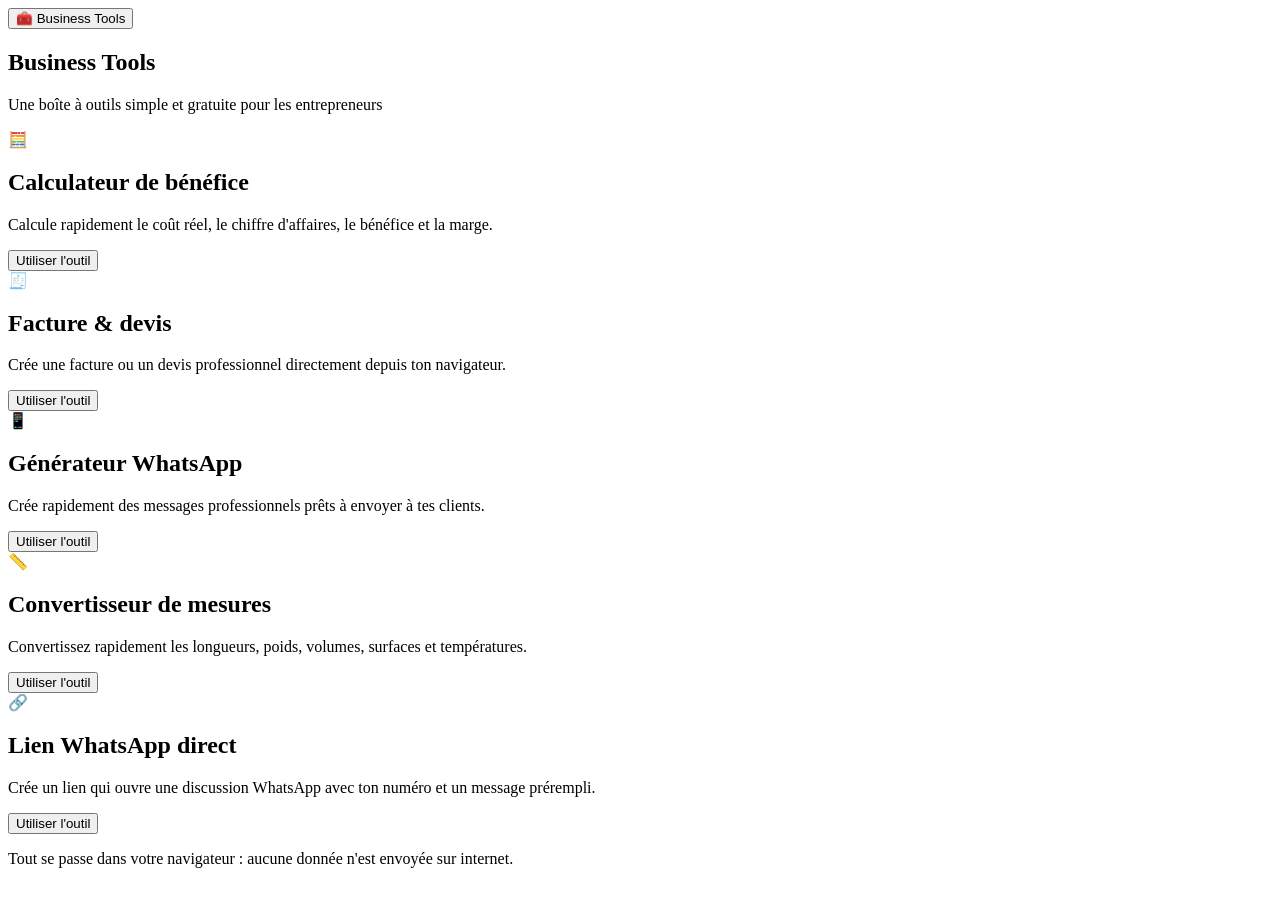
==== index.html @ cb5a8d51 "Rename index (9).html to index.html" ====
<!DOCTYPE html>
<html lang="fr">
<head>
  <meta charset="utf-8">
  <meta name="viewport" content="width=device-width, initial-scale=1">
  <title>Business Tools – Boîte à outils gratuite pour entrepreneurs</title>
  <meta name="description" content="Calculateur de bénéfice, factures et devis, messages WhatsApp : des outils gratuits qui fonctionnent dans votre navigateur.">
  <link rel="stylesheet" href="style.css">
</head>
<body>

<header class="topbar no-print">
  <button type="button" class="brand" data-go="home">🧰 Business Tools</button>
  <button type="button" class="btn btn-ghost" id="homeBtn" data-go="home" hidden>← Accueil</button>
</header>

<main>

  <!-- ===================== ACCUEIL ===================== -->
  <section class="view" id="view-home">
    <div class="hero">
      <h1 tabindex="-1">Business Tools</h1>
      <p>Une boîte à outils simple et gratuite pour les entrepreneurs</p>
    </div>
    <div class="cards">
      <article class="card tool-card">
        <span class="icon" aria-hidden="true">🧮</span>
        <h2>Calculateur de bénéfice</h2>
        <p>Calcule rapidement le coût réel, le chiffre d'affaires, le bénéfice et la marge.</p>
        <button type="button" class="btn btn-primary" data-go="calc" aria-label="Utiliser l'outil : Calculateur de bénéfice">Utiliser l'outil</button>
      </article>
      <article class="card tool-card">
        <span class="icon" aria-hidden="true">🧾</span>
        <h2>Facture &amp; devis</h2>
        <p>Crée une facture ou un devis professionnel directement depuis ton navigateur.</p>
        <button type="button" class="btn btn-primary" data-go="invoice" aria-label="Utiliser l'outil : Facture et devis">Utiliser l'outil</button>
      </article>
      <article class="card tool-card">
        <span class="icon" aria-hidden="true">📱</span>
        <h2>Générateur WhatsApp</h2>
        <p>Crée rapidement des messages professionnels prêts à envoyer à tes clients.</p>
        <button type="button" class="btn btn-primary" data-go="whatsapp" aria-label="Utiliser l'outil : Générateur WhatsApp">Utiliser l'outil</button>
      </article>
      <article class="card tool-card">
        <span class="icon" aria-hidden="true">📏</span>
        <h2>Convertisseur de mesures</h2>
        <p>Convertissez rapidement les longueurs, poids, volumes, surfaces et températures.</p>
        <button type="button" class="btn btn-primary" data-go="converter" aria-label="Utiliser l'outil : Convertisseur de mesures">Utiliser l'outil</button>
      </article>
      <article class="card tool-card">
        <span class="icon" aria-hidden="true">🔗</span>
        <h2>Lien WhatsApp direct</h2>
        <p>Crée un lien qui ouvre une discussion WhatsApp avec ton numéro et un message prérempli.</p>
        <button type="button" class="btn btn-primary" data-go="walink" aria-label="Utiliser l'outil : Lien WhatsApp direct">Utiliser l'outil</button>
      </article>
    </div>
    <p class="privacy">Tout se passe dans votre navigateur : aucune donnée n'est envoyée sur internet.</p>
  </section>

  <!-- ===================== CALCULATEUR ===================== -->
  <section class="view" id="view-calc" hidden>
    <h1 tabindex="-1">🧮 Calculateur de bénéfice</h1>
    <p class="lead no-print">Tous les montants sont en FCFA. Les résultats se mettent à jour automatiquement.</p>

    <div class="calc-layout">
      <form id="calcForm" class="card" novalidate>
        <fieldset>
          <legend>Produit</legend>
          <div class="field"><label>Nom du produit (facultatif)<input id="pname" type="text" autocomplete="off"></label></div>
        </fieldset>

        <fieldset>
          <legend>Coûts</legend>
          <div class="grid2">
            <div class="field"><label>Prix d'achat unitaire<input id="buy" type="number" inputmode="decimal" min="0" step="any" placeholder="0" aria-describedby="buy-err" required></label><small class="err" id="buy-err" role="alert"></small></div>
            <div class="field"><label>Quantité<input id="qty" type="number" inputmode="decimal" min="0" step="any" placeholder="0" aria-describedby="qty-err" required></label><small class="err" id="qty-err" role="alert"></small></div>
            <div class="field"><label>Transport<input id="transport" class="cost" type="number" inputmode="decimal" min="0" step="any" placeholder="0"></label></div>
            <div class="field"><label>Douane / taxes<input id="customs" class="cost" type="number" inputmode="decimal" min="0" step="any" placeholder="0"></label></div>
            <div class="field"><label>Publicité<input id="ads" class="cost" type="number" inputmode="decimal" min="0" step="any" placeholder="0"></label></div>
            <div class="field"><label>Emballage<input id="pack" class="cost" type="number" inputmode="decimal" min="0" step="any" placeholder="0"></label></div>
            <div class="field"><label>Livraison<input id="delivery" class="cost" type="number" inputmode="decimal" min="0" step="any" placeholder="0"></label></div>
            <div class="field"><label>Autres dépenses<input id="other" class="cost" type="number" inputmode="decimal" min="0" step="any" placeholder="0"></label></div>
          </div>
        </fieldset>

        <fieldset>
          <legend>Vente</legend>
          <div class="field"><label>Prix de vente unitaire<input id="sell" type="number" inputmode="decimal" min="0" step="any" placeholder="0" aria-describedby="sell-err" required></label><small class="err" id="sell-err" role="alert"></small></div>
        </fieldset>

        <div class="actions no-print">
          <button type="button" class="btn btn-ghost" id="calcReset">Réinitialiser</button>
          <button type="button" class="btn btn-primary" id="calcPrint">🖨️ Imprimer / Enregistrer en PDF</button>
        </div>
      </form>

      <div class="results" aria-live="polite">
        <p id="resEmpty" class="empty card">Renseignez le prix d'achat, la quantité et le prix de vente pour voir les résultats.</p>
        <div id="resBody" hidden>
          <p id="resProduct" class="res-product"></p>
          <div id="verdict" class="verdict"></div>
          <div class="stats">
            <div class="stat"><span class="stat-l">Coût total</span><strong id="rTotal"></strong></div>
            <div class="stat"><span class="stat-l">Chiffre d'affaires</span><strong id="rRevenue"></strong></div>
            <div class="stat" id="statProfit"><span class="stat-l">Bénéfice</span><strong id="rProfit"></strong></div>
            <div class="stat" id="statMargin"><span class="stat-l">Marge</span><strong id="rMargin"></strong></div>
          </div>
          <div class="stats stats-s">
            <div class="stat"><span class="stat-l">Coût des produits</span><strong id="rProducts"></strong></div>
            <div class="stat"><span class="stat-l">Coût réel par produit</span><strong id="rUnitCost"></strong></div>
            <div class="stat"><span class="stat-l">Bénéfice par produit</span><strong id="rUnitProfit"></strong></div>
          </div>
        </div>
      </div>
    </div>
  </section>

  <!-- ===================== FACTURE & DEVIS ===================== -->
  <section class="view" id="view-invoice" hidden>
    <h1 class="no-print" tabindex="-1">🧾 Facture &amp; devis</h1>

    <div class="invoice-layout">
      <form id="invForm" class="card invoice-form no-print" novalidate>
        <fieldset>
          <legend>Type de document</legend>
          <div class="segmented">
            <label><input type="radio" name="docType" value="facture" checked><span>Facture</span></label>
            <label><input type="radio" name="docType" value="devis"><span>Devis</span></label>
          </div>
        </fieldset>

        <fieldset>
          <legend>Vendeur</legend>
          <div class="field"><label>Nom / entreprise *<input id="sName" type="text" autocomplete="organization"></label></div>
          <div class="field">
            <label>Ajouter un logo<input id="logoInput" type="file" accept="image/*"></label>
            <small class="hint">Image choisie sur votre appareil, utilisée uniquement dans cet aperçu.</small>
            <small class="err" id="logoMsg" role="alert"></small>
            <button type="button" class="btn btn-ghost btn-sm" id="logoRemove" hidden>Supprimer le logo</button>
          </div>
          <div class="field"><label>Téléphone<input id="sPhone" type="tel" inputmode="tel" autocomplete="tel"></label></div>
          <div class="field"><label>Adresse<textarea id="sAddr" rows="2"></textarea></label></div>
          <div class="field"><label>Autres informations (NIF, e-mail, site…)<textarea id="sNote" rows="2"></textarea></label></div>
        </fieldset>

        <fieldset>
          <legend>Client</legend>
          <div class="field"><label>Nom *<input id="cName" type="text" autocomplete="off"></label></div>
          <div class="field"><label>Téléphone<input id="cPhone" type="tel" inputmode="tel" autocomplete="off"></label></div>
          <div class="field"><label>Adresse<textarea id="cAddr" rows="2"></textarea></label></div>
        </fieldset>

        <fieldset>
          <legend>Document</legend>
          <div class="grid2">
            <div class="field"><label>Numéro<input id="dNum" type="text" value="FAC-001"></label></div>
            <div class="field"><label>Date<input id="dDate" type="date"></label></div>
          </div>
        </fieldset>

        <fieldset>
          <legend>Produits</legend>
          <div id="lines"></div>
          <button type="button" class="btn btn-ghost" id="addLine">+ Ajouter un produit</button>
        </fieldset>

        <fieldset>
          <legend>Totaux</legend>
          <div class="grid2">
            <div class="field"><label>Réduction (FCFA)<input id="discount" type="number" inputmode="decimal" min="0" step="any" placeholder="0"></label><small class="err" id="discErr" role="alert"></small></div>
            <div class="field"><label>Frais de livraison (FCFA)<input id="shipping" type="number" inputmode="decimal" min="0" step="any" placeholder="0"></label></div>
          </div>
        </fieldset>

        <p class="err-box" id="invErr" role="alert" hidden></p>
        <div class="actions">
          <button type="button" class="btn btn-ghost" data-go="home">↩️ Retour</button>
          <button type="button" class="btn btn-primary" id="invPrint">🖨️ Imprimer / Enregistrer en PDF</button>
        </div>
      </form>

      <div class="preview-wrap">
        <article class="paper" aria-label="Aperçu du document">
          <div class="p-head">
            <div class="p-seller">
              <img id="pLogo" alt="Logo du vendeur" hidden>
              <strong id="pName"></strong>
              <span id="pPhone"></span>
              <span id="pAddr" class="pre"></span>
              <span id="pNote" class="pre"></span>
            </div>
            <div class="p-meta">
              <h2 id="pTitle">FACTURE</h2>
              <p>Numéro : <strong id="pNum"></strong></p>
              <p>Date : <strong id="pDate"></strong></p>
            </div>
          </div>

          <div class="p-client">
            <h3>Client</h3>
            <strong id="pcName"></strong>
            <span id="pcPhone"></span>
            <span id="pcAddr" class="pre"></span>
          </div>

          <table class="p-table">
            <thead><tr><th>Désignation</th><th class="num">Qté</th><th class="num">Prix</th><th class="num">Total</th></tr></thead>
            <tbody id="pRows"></tbody>
          </table>

          <dl class="p-totals">
            <div><dt>Sous-total</dt><dd id="pSub"></dd></div>
            <div><dt>Réduction</dt><dd id="pDisc"></dd></div>
            <div><dt>Livraison</dt><dd id="pShip"></dd></div>
            <div class="grand"><dt>TOTAL</dt><dd id="pTotal"></dd></div>
          </dl>

          <p class="p-thanks">Merci pour votre confiance.</p>
        </article>
      </div>
    </div>

    <template id="lineTpl">
      <div class="line">
        <div class="field span2"><label>Désignation<input class="l-name" type="text" autocomplete="off"></label></div>
        <div class="field"><label>Quantité<input class="l-qty" type="number" inputmode="decimal" min="0" step="any" value="1"></label></div>
        <div class="field"><label>Prix unitaire<input class="l-price" type="number" inputmode="decimal" min="0" step="any" placeholder="0"></label></div>
        <p class="l-total">Total : <strong>0 FCFA</strong></p>
        <button type="button" class="btn btn-danger btn-sm l-del" aria-label="Supprimer cette ligne">Supprimer</button>
      </div>
    </template>
  </section>

  <!-- ===================== GÉNÉRATEUR WHATSAPP ===================== -->
  <section class="view" id="view-whatsapp" hidden>
    <h1 tabindex="-1">📱 Générateur WhatsApp</h1>
    <p class="lead">1. Choisissez le type de message.</p>
    <div class="cat-grid" id="catGrid"></div>

    <div id="waStep2" class="card" hidden>
      <h2 id="waCatTitle"></h2>
      <p class="lead">2. Remplissez les champs (* obligatoire), puis générez le message.</p>
      <div class="grid2" id="waFields"></div>
      <div class="field">
        <label>Numéro WhatsApp du client (facultatif)<input id="waPhone" type="tel" inputmode="tel" placeholder="22997000000"></label>
        <small class="hint">Avec l'indicatif du pays, sans « + » ni espaces. Sans numéro, WhatsApp vous laissera choisir le contact.</small>
      </div>
      <button type="button" class="btn btn-primary" id="waGenerate">Générer le message</button>

      <div class="field msg-field">
        <label>3. Message (vous pouvez le modifier)<textarea id="waMessage" rows="10"></textarea></label>
      </div>
      <div class="actions">
        <button type="button" class="btn btn-ghost" id="waCopy">📋 Copier le message</button>
        <button type="button" class="btn btn-primary" id="waOpen">💬 Ouvrir WhatsApp</button>
      </div>
      <p id="waStatus" class="status" role="status" aria-live="polite"></p>
    </div>
  </section>

  <!-- ===================== CONVERTISSEUR DE MESURES ===================== -->
  <section class="view" id="view-converter" hidden>
    <h1 tabindex="-1">📏 Convertisseur de mesures</h1>
    <p class="lead">Le résultat se met à jour automatiquement.</p>

    <div class="card conv-card">
      <div class="field"><label>Choisissez une catégorie<select id="convCategory"></select></label></div>

      <div class="field"><label><span id="convValueLabel">Valeur</span><input id="convValue" type="text" inputmode="decimal" autocomplete="off"></label></div>
      <div class="field" id="convValue2Wrap" hidden><label>Hauteur<input id="convValue2" type="text" inputmode="decimal" autocomplete="off"></label></div>
      <small class="err" id="convErr" role="alert"></small>

      <div class="grid2">
        <div class="field"><label>De<select id="convFrom"></select></label></div>
        <div class="field"><label>Vers<select id="convTo"></select></label></div>
      </div>

      <div class="actions no-print">
        <button type="button" class="btn btn-ghost" id="convSwap">🔄 Inverser</button>
        <button type="button" class="btn btn-ghost" id="convCopy">📋 Copier le résultat</button>
        <button type="button" class="btn btn-ghost" id="convReset">🗑️ Réinitialiser</button>
      </div>
      <p id="convStatus" class="status" role="status" aria-live="polite"></p>
    </div>

    <div class="card conv-card conv-result" aria-live="polite">
      <h2>Résultat</h2>
      <p class="conv-out" id="convResult">—</p>
      <p class="conv-eq" id="convEquation"></p>
    </div>
  </section>

  <!-- ===================== LIEN WHATSAPP DIRECT ===================== -->
  <section class="view" id="view-walink" hidden>
    <h1 tabindex="-1">🔗 Lien WhatsApp direct</h1>
    <p class="lead">Créez un lien qui ouvre une discussion avec votre numéro et un message prérempli : pratique pour une bio Instagram, une page Facebook ou une affiche.</p>

    <div class="card link-card">
      <div class="field">
        <label>Numéro WhatsApp *<input id="wlPhone" type="tel" inputmode="tel" autocomplete="off" aria-describedby="wlErr"></label>
        <small class="hint">Indicatif du pays puis numéro, sans « + » ni espaces.</small>
        <small class="err" id="wlErr" role="alert"></small>
      </div>
      <div class="field">
        <label>Message prérempli (facultatif)<textarea id="wlMessage" rows="5" placeholder="Bonjour, je suis intéressé(e) par votre produit."></textarea></label>
      </div>
    </div>

    <div class="card link-card">
      <div class="field">
        <label>Votre lien<input id="wlLink" type="text" readonly placeholder="Le lien apparaît ici dès que le numéro est valide."></label>
      </div>
      <div class="actions">
        <button type="button" class="btn btn-primary" id="wlCopy">📋 Copier le lien</button>
        <button type="button" class="btn btn-ghost" id="wlTest">💬 Tester le lien</button>
        <button type="button" class="btn btn-ghost" id="wlReset">🗑️ Réinitialiser</button>
      </div>
      <p id="wlStatus" class="status" role="status" aria-live="polite"></p>
    </div>
  </section>

</main>

<script src="script.js"></script>
</body>
</html>
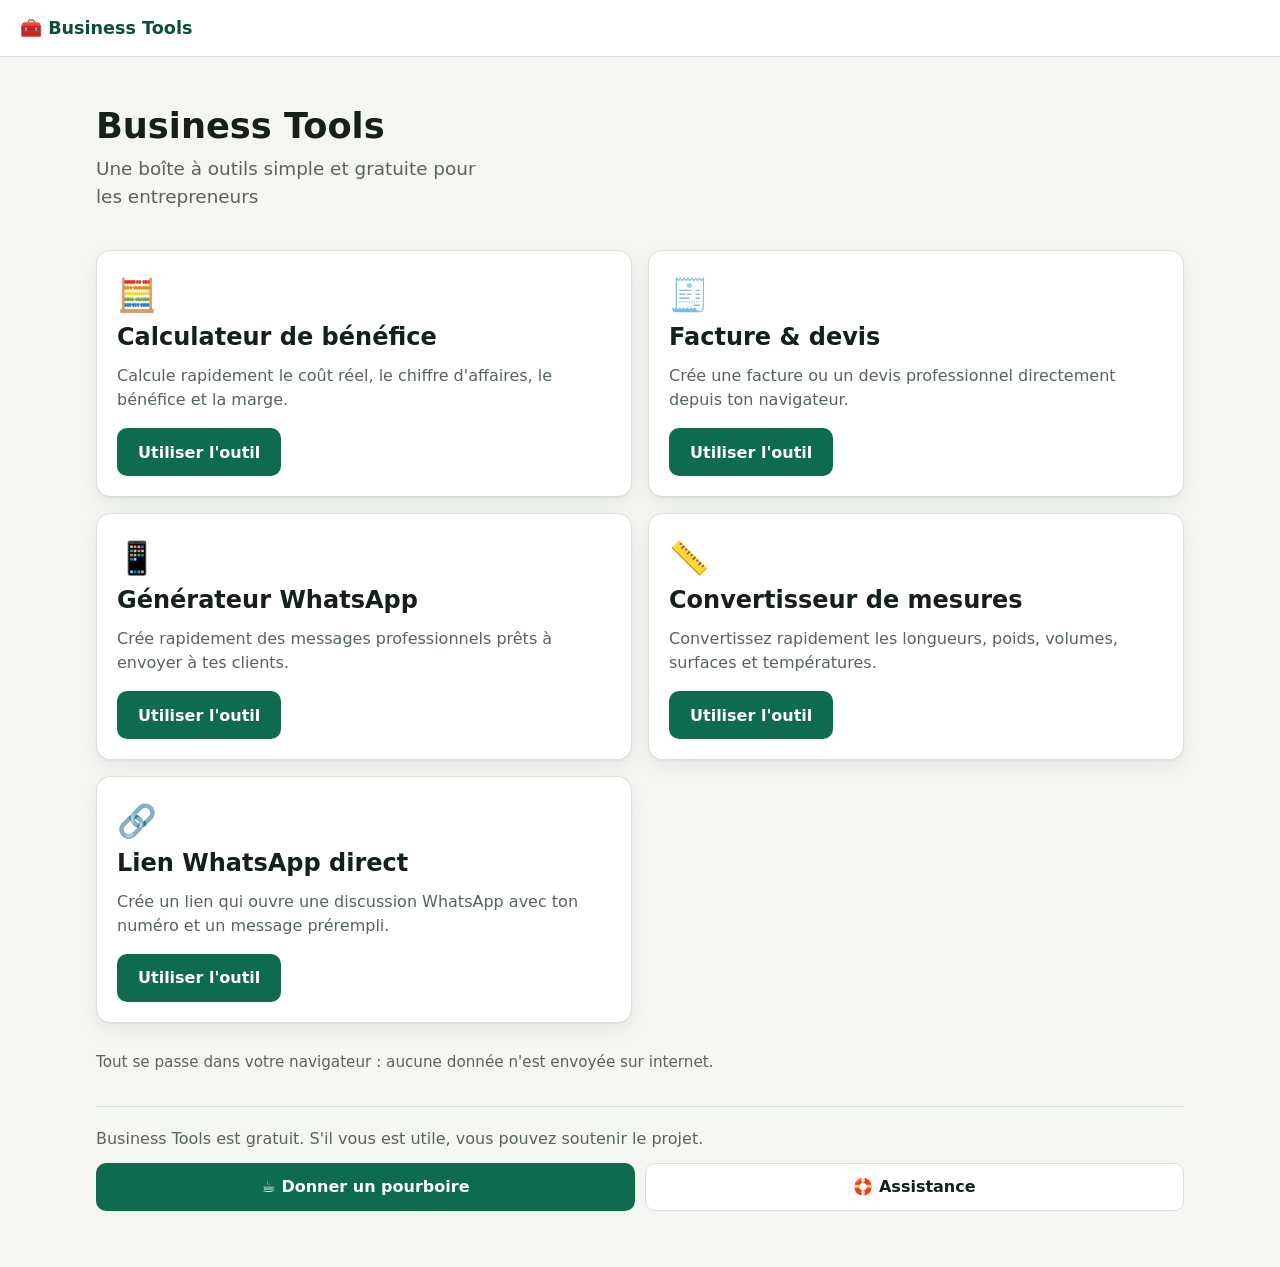
==== commit 592315f5: "Update index.html" ====
--- a/index.html
+++ b/index.html
@@ -1,5 +1,6 @@
 <!DOCTYPE html>
 <html lang="fr">
+<!-- Google tag (gtag.js) --> <script async src="https://www.googletagmanager.com/gtag/js?id=G-Z2VDGR5N9S"></script> <script> window.dataLayer = window.dataLayer || []; function gtag(){dataLayer.push(arguments);} gtag('js', new Date()); gtag('config', 'G-VR862SER6T'); </script>
 <head>
   <meta charset="utf-8">
   <meta name="viewport" content="width=device-width, initial-scale=1">
@@ -55,6 +56,14 @@
       </article>
     </div>
     <p class="privacy">Tout se passe dans votre navigateur : aucune donnée n'est envoyée sur internet.</p>
+
+    <footer class="site-footer no-print" id="siteFooter" hidden>
+      <p>Business Tools est gratuit. S'il vous est utile, vous pouvez soutenir le projet.</p>
+      <div class="footer-actions">
+        <a class="btn btn-primary" id="tipLink" target="_blank" rel="noopener noreferrer" hidden>☕ Donner un pourboire</a>
+        <a class="btn btn-ghost" id="supportLink" target="_blank" rel="noopener noreferrer" hidden>🛟 Assistance</a>
+      </div>
+    </footer>
   </section>
 
   <!-- ===================== CALCULATEUR ===================== -->
@@ -130,6 +139,15 @@
         </fieldset>
 
         <fieldset>
+          <legend>Design du document</legend>
+          <div class="segmented">
+            <label><input type="radio" name="docDesign" value="classic" checked><span>Classique</span></label>
+            <label><input type="radio" name="docDesign" value="modern"><span>Moderne</span></label>
+            <label><input type="radio" name="docDesign" value="minimal"><span>Minimal</span></label>
+          </div>
+        </fieldset>
+
+        <fieldset>
           <legend>Vendeur</legend>
           <div class="field"><label>Nom / entreprise *<input id="sName" type="text" autocomplete="organization"></label></div>
           <div class="field">
@@ -169,6 +187,38 @@
           <div class="grid2">
             <div class="field"><label>Réduction (FCFA)<input id="discount" type="number" inputmode="decimal" min="0" step="any" placeholder="0"></label><small class="err" id="discErr" role="alert"></small></div>
             <div class="field"><label>Frais de livraison (FCFA)<input id="shipping" type="number" inputmode="decimal" min="0" step="any" placeholder="0"></label></div>
+          </div>
+        </fieldset>
+
+        <fieldset>
+          <legend>Modalités de paiement</legend>
+          <div class="field"><label>Paiement<select id="payMode">
+            <option value="0">Ne pas afficher</option>
+            <option value="1">En 1 partie</option>
+            <option value="2">En 2 parties</option>
+            <option value="3">En 3 parties</option>
+          </select></label></div>
+          <div id="payParts"></div>
+          <small class="err" id="payErr" role="alert"></small>
+        </fieldset>
+
+        <fieldset>
+          <legend>Informations de paiement du vendeur (facultatif)</legend>
+          <p class="hint">Ajoutez vos moyens de paiement et, si vous en avez un, le QR code de votre application de paiement (image choisie sur votre appareil).</p>
+          <div id="pmRows"></div>
+          <button type="button" class="btn btn-ghost" id="addPayMethod">+ Ajouter un moyen de paiement</button>
+          <small class="err" id="pmMsg" role="alert"></small>
+        </fieldset>
+
+        <fieldset>
+          <legend>Personnalisation</legend>
+          <div class="field">
+            <label>Couleur du document<input id="docColor" type="color" value="#0e6b4f"></label>
+            <div class="swatches" id="docSwatches" role="group" aria-label="Couleurs proposées"></div>
+          </div>
+          <div class="field">
+            <label>Message de fin de document<input id="docThanks" type="text" value="Merci pour votre confiance." maxlength="120"></label>
+            <small class="hint">Laissez vide pour ne rien afficher.</small>
           </div>
         </fieldset>
 
@@ -215,6 +265,18 @@
             <div class="grand"><dt>TOTAL</dt><dd id="pTotal"></dd></div>
           </dl>
 
+          <div class="p-pay" id="pPay" hidden>
+            <h3>Modalités de paiement</h3>
+            <p id="pPayMode"></p>
+            <ul id="pPayList"></ul>
+            <p id="pPayRest" class="p-rest"></p>
+          </div>
+
+          <div class="p-methods" id="pMethods" hidden>
+            <h3>Informations de paiement</h3>
+            <div class="pm-list" id="pMethodsList"></div>
+          </div>
+
           <p class="p-thanks">Merci pour votre confiance.</p>
         </article>
       </div>
--- a/style.css
+++ b/style.css
@@ -0,0 +1,235 @@
+/* ===== Variables ===== */
+:root {
+  --bg: #f4f6f2;
+  --surface: #fff;
+  --ink: #14211b;
+  --muted: #55655c;
+  --line: #d8e0d9;
+  --brand: #0e6b4f;
+  --brand-d: #0a4f3a;
+  --brand-l: #e2f3eb;
+  --warn: #9c2f0c;
+  --warn-l: #fdeae3;
+  --radius: 14px;
+  --shadow: 0 1px 2px rgba(20, 33, 27, .06), 0 8px 20px rgba(20, 33, 27, .06);
+  --font: system-ui, -apple-system, "Segoe UI", Roboto, "Helvetica Neue", Arial, sans-serif;
+}
+
+*, *::before, *::after { box-sizing: border-box; }
+[hidden] { display: none !important; }
+body { margin: 0; font: 16px/1.5 var(--font); background: var(--bg); color: var(--ink); }
+h1, h2, h3 { line-height: 1.2; margin: 0 0 .5rem; }
+h1 { font-size: clamp(1.6rem, 5vw, 2.2rem); }
+h1:focus { outline: none; }
+p { margin: 0 0 .75rem; }
+main { max-width: 1120px; margin: 0 auto; padding: 24px 16px 56px; }
+.lead { color: var(--muted); }
+
+/* ===== En-tête ===== */
+.topbar {
+  position: sticky; top: 0; z-index: 10;
+  display: flex; align-items: center; justify-content: space-between; gap: 12px;
+  padding: 8px 16px; background: var(--surface); border-bottom: 1px solid var(--line);
+}
+.brand { background: none; border: 0; font: 700 1.1rem var(--font); color: var(--brand-d); cursor: pointer; padding: 10px 4px; }
+
+/* ===== Boutons ===== */
+.btn {
+  display: inline-flex; align-items: center; justify-content: center; gap: 8px;
+  min-height: 48px; padding: 0 20px; border-radius: 10px; border: 1px solid transparent;
+  font: 600 1rem var(--font); cursor: pointer; transition: background .15s, border-color .15s;
+}
+.btn-primary { background: var(--brand); color: #fff; }
+.btn-primary:hover { background: var(--brand-d); }
+.btn-ghost { background: var(--surface); color: var(--ink); border-color: var(--line); }
+.btn-ghost:hover { border-color: var(--brand); }
+.btn-danger { background: var(--surface); color: var(--warn); border-color: #efc4b6; }
+.btn-sm { min-height: 44px; padding: 0 14px; font-size: .9rem; }
+:focus-visible { outline: 3px solid #1b9a72; outline-offset: 2px; }
+
+/* ===== Cartes ===== */
+.card { background: var(--surface); border: 1px solid var(--line); border-radius: var(--radius); box-shadow: var(--shadow); padding: 20px; }
+.hero { padding: 24px 0 28px; }
+.hero p { font-size: 1.15rem; color: var(--muted); max-width: 34ch; }
+.cards { display: grid; gap: 16px; grid-template-columns: 1fr; }
+.tool-card { display: flex; flex-direction: column; align-items: flex-start; gap: 4px; }
+.tool-card p { color: var(--muted); flex: 1; }
+.icon { font-size: 2rem; }
+.privacy { margin-top: 28px; color: var(--muted); font-size: .95rem; }
+
+/* ===== Formulaires ===== */
+fieldset { border: 0; padding: 0; margin: 0 0 20px; min-width: 0; }
+legend { font-weight: 700; font-size: 1.05rem; padding: 0; margin-bottom: 10px; color: var(--brand-d); }
+.field { margin-bottom: 12px; }
+.field label { display: block; font-weight: 600; font-size: .95rem; }
+input[type="text"], input[type="number"], input[type="tel"], input[type="date"], input[type="file"], textarea, select {
+  display: block; width: 100%; margin-top: 6px; min-height: 48px; padding: 10px 12px;
+  font: 1rem var(--font); color: var(--ink); background: #fff;
+  border: 1px solid #b9c5bc; border-radius: 10px;
+}
+textarea { resize: vertical; }
+input[aria-invalid="true"] { border-color: var(--warn); }
+.grid2 { display: grid; gap: 0 14px; grid-template-columns: 1fr; }
+.err { display: block; color: var(--warn); font-weight: 600; font-size: .9rem; margin-top: 4px; }
+.err:empty { display: none; }
+.hint { display: block; color: var(--muted); font-size: .85rem; margin-top: 4px; }
+.err-box { background: var(--warn-l); color: var(--warn); border-radius: 10px; padding: 12px 14px; font-weight: 600; }
+.actions { display: flex; flex-wrap: wrap; gap: 10px; margin-top: 8px; }
+.actions .btn { flex: 1 1 220px; }
+.status { margin: 12px 0 0; font-weight: 600; min-height: 1.5em; }
+.status.ok { color: var(--brand-d); }
+.status.bad { color: var(--warn); }
+
+/* ===== Calculateur ===== */
+.calc-layout { display: grid; gap: 20px; margin-top: 12px; }
+.empty { color: var(--muted); }
+.res-product { font-weight: 700; font-size: 1.1rem; }
+.res-product:empty { display: none; }
+.verdict { padding: 14px 16px; border-radius: 12px; font-weight: 700; margin-bottom: 14px; }
+.verdict.pos { background: var(--brand-l); color: var(--brand-d); }
+.verdict.neg { background: var(--warn-l); color: var(--warn); }
+.verdict.zero { background: #eef0ee; color: var(--ink); }
+.stats { display: grid; gap: 12px; grid-template-columns: 1fr 1fr; margin-bottom: 12px; }
+.stat { background: var(--surface); border: 1px solid var(--line); border-radius: var(--radius); box-shadow: var(--shadow); padding: 14px; }
+.stat-l { display: block; color: var(--muted); font-size: .9rem; }
+.stat strong { display: block; font-size: 1.25rem; overflow-wrap: anywhere; }
+.stats-s { grid-template-columns: 1fr; }
+.stats-s .stat strong { font-size: 1.05rem; }
+.stat.pos strong { color: var(--brand); }
+.stat.neg strong { color: var(--warn); }
+
+/* ===== Facture ===== */
+.invoice-layout { display: grid; gap: 20px; margin-top: 12px; }
+.segmented { display: flex; gap: 10px; }
+.segmented label { flex: 1; }
+.segmented input { position: absolute; opacity: 0; }
+.segmented span {
+  display: flex; align-items: center; justify-content: center; min-height: 48px;
+  border: 1px solid #b9c5bc; border-radius: 10px; font-weight: 600; cursor: pointer;
+}
+.segmented input:checked + span { background: var(--brand); border-color: var(--brand); color: #fff; }
+.segmented input:focus-visible + span { outline: 3px solid #1b9a72; outline-offset: 2px; }
+.line { display: grid; grid-template-columns: 1fr 1fr; gap: 0 12px; align-items: end; padding: 12px; margin-bottom: 12px; background: #f7f9f6; border: 1px solid var(--line); border-radius: 12px; }
+.span2 { grid-column: span 2; }
+.l-total { margin: 0; align-self: center; }
+.line .l-del { justify-self: end; }
+
+.paper { background: #fff; color: #111; border: 1px solid var(--line); border-radius: 6px; box-shadow: var(--shadow); padding: clamp(16px, 4vw, 40px); font-size: .9rem; }
+.paper span, .paper strong { overflow-wrap: anywhere; }
+.pre { white-space: pre-line; }
+.p-head { display: flex; flex-wrap: wrap; justify-content: space-between; gap: 16px; margin-bottom: 24px; }
+.p-seller { display: flex; flex-direction: column; gap: 2px; max-width: 60%; min-width: 180px; }
+.p-seller img { max-width: 160px; max-height: 70px; object-fit: contain; object-position: left; margin-bottom: 8px; }
+.p-seller strong { font-size: 1.1rem; }
+.p-meta { text-align: right; }
+.p-meta h2 { color: var(--brand); font-size: 1.7rem; letter-spacing: .02em; margin-bottom: 6px; }
+.p-meta p { margin: 0; }
+.p-client { display: flex; flex-direction: column; gap: 2px; margin-bottom: 20px; padding: 12px 14px; background: #f4f7f4; border-left: 4px solid var(--brand); }
+.p-client h3 { font-size: .85rem; color: var(--muted); font-weight: 600; }
+.p-table { width: 100%; border-collapse: collapse; margin-bottom: 16px; }
+.p-table th { background: var(--brand-l); color: var(--brand-d); text-align: left; padding: 8px; font-size: .85rem; }
+.p-table td { padding: 8px; border-bottom: 1px solid #e3e8e4; vertical-align: top; overflow-wrap: anywhere; }
+.p-table .num { text-align: right; white-space: nowrap; }
+.p-totals { margin: 0 0 0 auto; width: min(100%, 300px); }
+.p-totals div { display: flex; justify-content: space-between; gap: 12px; padding: 5px 0; }
+.p-totals dt, .p-totals dd { margin: 0; }
+.p-totals .grand { margin-top: 6px; padding: 10px 8px; background: var(--brand); color: #fff; font-weight: 700; font-size: 1.05rem; border-radius: 6px; }
+.p-thanks { margin: 28px 0 0; text-align: center; color: var(--muted); font-style: italic; }
+
+/* ===== WhatsApp ===== */
+.cat-grid { display: grid; gap: 10px; grid-template-columns: 1fr 1fr; margin-bottom: 20px; }
+.cat-btn { min-height: 56px; padding: 8px 12px; text-align: left; font: 600 .95rem var(--font); background: var(--surface); border: 1px solid var(--line); border-radius: 12px; cursor: pointer; }
+.cat-btn:hover { border-color: var(--brand); }
+.cat-btn[aria-pressed="true"] { background: var(--brand); border-color: var(--brand); color: #fff; }
+.msg-field { margin-top: 20px; }
+
+/* ===== Convertisseur de mesures ===== */
+.conv-card, .link-card { max-width: 720px; margin-bottom: 16px; }
+.conv-out { margin: 0; font-size: clamp(1.6rem, 6vw, 2.4rem); font-weight: 700; color: var(--brand); overflow-wrap: anywhere; }
+.conv-eq { margin: 6px 0 0; color: var(--muted); overflow-wrap: anywhere; }
+.conv-eq:empty { display: none; }
+.conv-card .actions .btn { flex: 1 1 160px; }
+
+/* ===== Designs de facture et modalités de paiement ===== */
+.design-modern .p-head { background: var(--brand-d); color: #fff; padding: 18px 20px; border-radius: 10px; }
+.design-modern .p-meta h2 { color: #fff; }
+.design-modern .p-seller img { background: #fff; padding: 4px; border-radius: 6px; }
+.design-modern .p-client { background: var(--brand-l); border-left: 0; border-radius: 10px; }
+.design-modern .p-table th { background: var(--brand-d); color: #fff; }
+.design-minimal { font-family: Georgia, "Times New Roman", serif; }
+.design-minimal .p-meta h2 { color: #111; font-weight: 400; letter-spacing: .25em; }
+.design-minimal .p-client { background: none; border-left: 0; border-top: 1px solid #111; border-bottom: 1px solid #111; padding: 10px 0; }
+.design-minimal .p-table th { background: none; color: #111; border-bottom: 2px solid #111; }
+.design-minimal .p-table td { border-bottom: 1px solid #ccc; }
+.design-minimal .p-totals .grand { background: none; color: #111; border-top: 2px solid #111; border-radius: 0; padding: 10px 0; }
+.p-pay { margin-top: 20px; padding: 12px 14px; border: 1px solid #dfe5df; border-radius: 8px; }
+.design-minimal .p-pay { border-color: #111; border-radius: 0; }
+.p-pay h3 { font-size: .95rem; margin-bottom: 6px; }
+.p-pay p { margin: 0 0 6px; }
+.p-pay ul { margin: 0 0 8px; padding-left: 18px; }
+.p-rest { font-weight: 700; }
+.pay-part { display: grid; gap: 0 12px; padding: 12px; margin-bottom: 12px; background: #f7f9f6; border: 1px solid var(--line); border-radius: 12px; }
+.pay-title { display: block; margin-bottom: 8px; }
+.pay-check { display: flex; align-items: center; gap: 10px; min-height: 48px; font-weight: 600; }
+.pay-check input { width: 22px; height: 22px; margin: 0; }
+@media (min-width: 640px) {
+  .pay-part { grid-template-columns: 1fr 1fr; }
+  .pay-title, .pay-check { grid-column: 1 / -1; }
+}
+@media print { .p-pay { break-inside: avoid; } }
+
+/* ===== Informations de paiement, couleur du document, pied de page ===== */
+input[type="color"] { display: block; width: 72px; height: 48px; margin-top: 6px; padding: 4px; background: #fff; border: 1px solid #b9c5bc; border-radius: 10px; cursor: pointer; }
+.swatches { display: flex; flex-wrap: wrap; gap: 10px; margin-top: 10px; }
+.swatch { width: 44px; height: 44px; border-radius: 50%; border: 3px solid #fff; box-shadow: 0 0 0 1px #b9c5bc; cursor: pointer; }
+.pm-row { display: grid; gap: 0 12px; padding: 12px; margin-bottom: 12px; background: #f7f9f6; border: 1px solid var(--line); border-radius: 12px; }
+.pm-wide { grid-column: 1 / -1; }
+.p-methods { margin-top: 20px; }
+.p-methods h3 { font-size: .95rem; margin-bottom: 8px; }
+.pm-list { display: grid; gap: 10px; grid-template-columns: repeat(auto-fit, minmax(200px, 1fr)); }
+.pm-item { display: flex; align-items: center; justify-content: space-between; gap: 12px; padding: 10px 12px; border: 1px solid #dfe5df; border-radius: 8px; }
+.design-minimal .pm-item { border-color: #111; border-radius: 0; }
+.pm-info { display: flex; flex-direction: column; gap: 2px; min-width: 0; }
+.pm-item img { width: 88px; height: 88px; object-fit: contain; flex: none; }
+.site-footer { margin-top: 32px; padding-top: 20px; border-top: 1px solid var(--line); color: var(--muted); }
+.footer-actions { display: flex; flex-wrap: wrap; gap: 10px; }
+.footer-actions .btn { flex: 1 1 220px; text-decoration: none; }
+@media (min-width: 640px) { .pm-row { grid-template-columns: 1fr 1fr; } }
+@media print { .pm-item { break-inside: avoid; } }
+
+/* ===== Tablette ===== */
+@media (min-width: 640px) {
+  .grid2 { grid-template-columns: 1fr 1fr; }
+  .cards { grid-template-columns: 1fr 1fr; }
+  .cat-grid { grid-template-columns: repeat(3, 1fr); }
+  .stats-s { grid-template-columns: repeat(3, 1fr); }
+  .line { grid-template-columns: 2fr 1fr 1fr; }
+  .span2 { grid-column: auto; }
+  .l-total { grid-column: 1 / 3; }
+}
+
+/* ===== Ordinateur ===== */
+@media (min-width: 960px) {
+  .calc-layout { grid-template-columns: 1fr 1fr; align-items: start; }
+  .invoice-layout { grid-template-columns: minmax(0, 1fr) minmax(0, 1.1fr); align-items: start; }
+  .preview-wrap { position: sticky; top: 76px; }
+}
+
+@media (prefers-reduced-motion: reduce) { * { transition: none !important; } }
+
+/* ===== Impression : A4 propre, sans boutons ni navigation ===== */
+@page { size: A4; margin: 14mm; }
+@media print {
+  * { -webkit-print-color-adjust: exact; print-color-adjust: exact; }
+  body { background: #fff; font-size: 11pt; }
+  .no-print, .topbar, .hint { display: none !important; }
+  main { max-width: none; padding: 0; }
+  .card, .stat, .paper { box-shadow: none; }
+  .invoice-layout, .calc-layout { display: block; }
+  .preview-wrap { position: static; }
+  .paper { border: 0; padding: 0; font-size: 10.5pt; }
+  .p-table tr, .p-totals, .stat, .verdict { break-inside: avoid; }
+  .stats { grid-template-columns: 1fr 1fr; }
+  .calc-layout .card { border: 0; padding: 0; margin-bottom: 12px; }
+  input { border-color: #999; }
+}
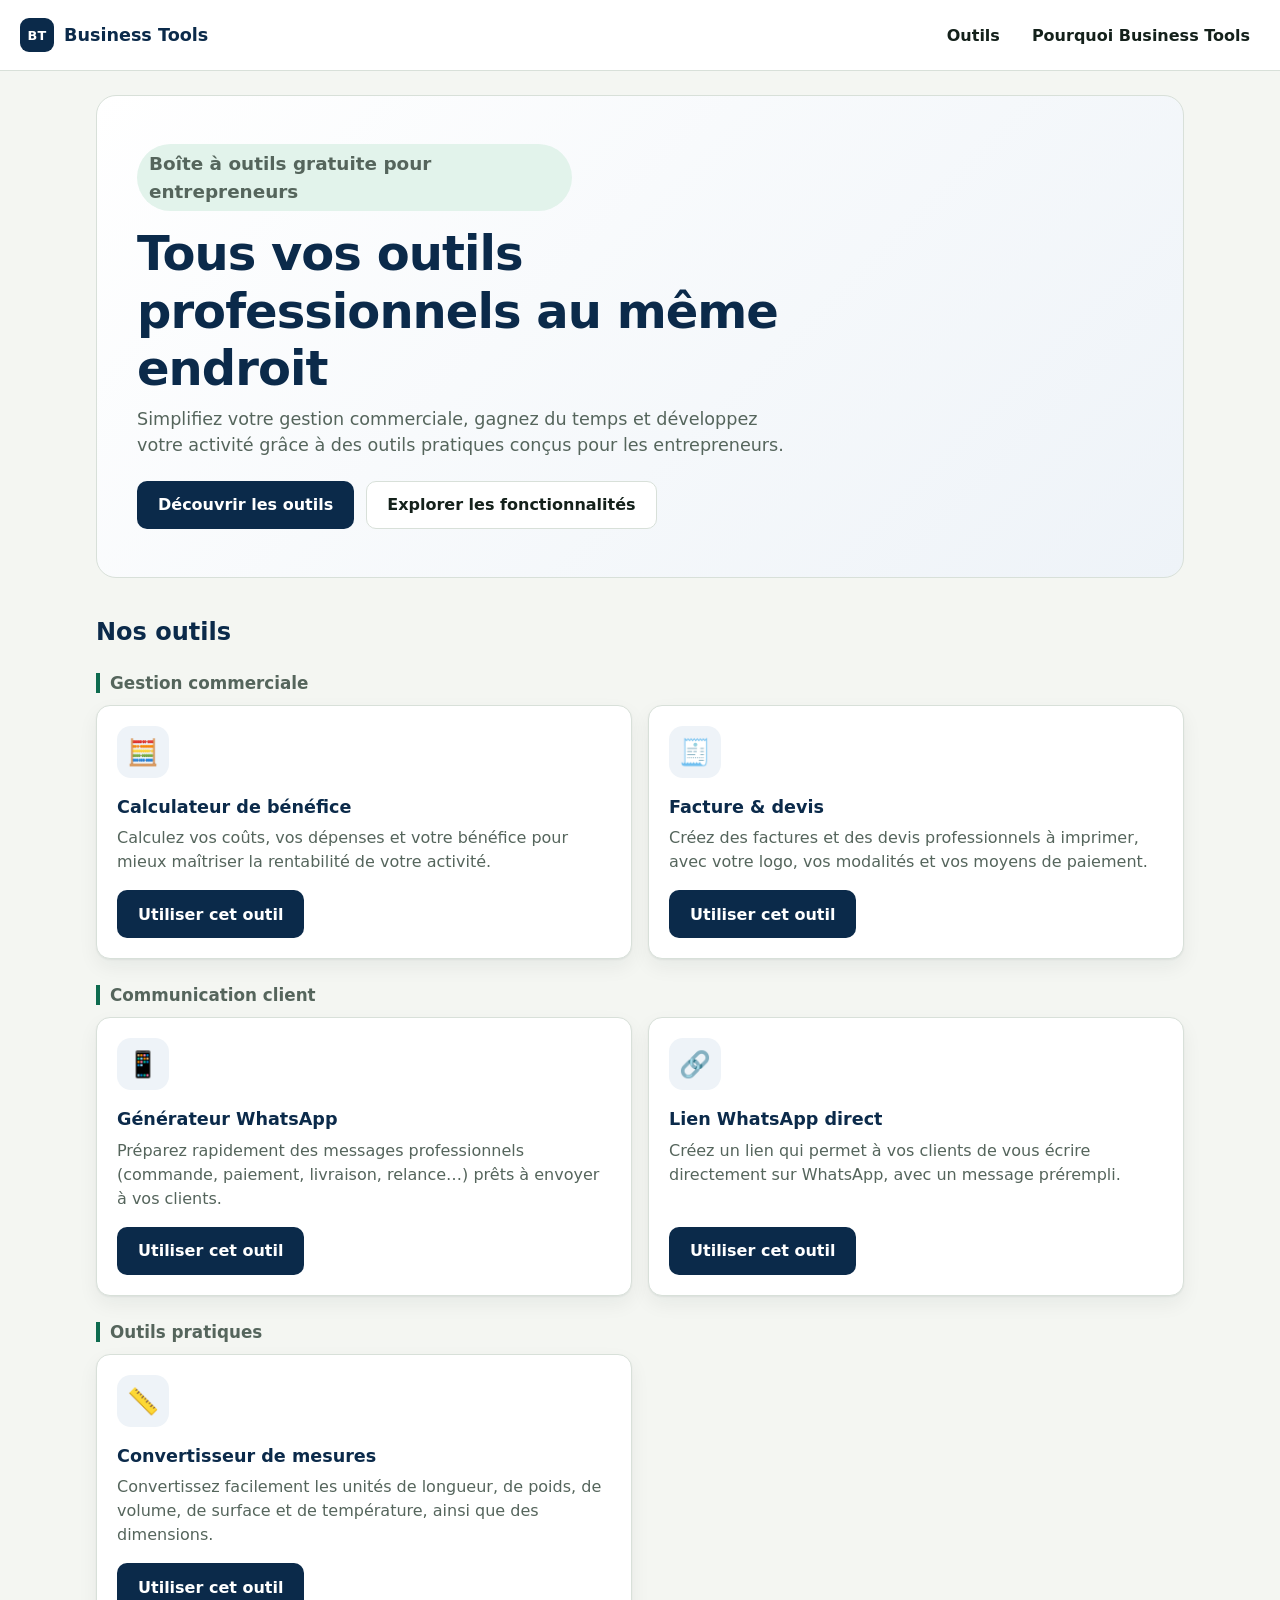
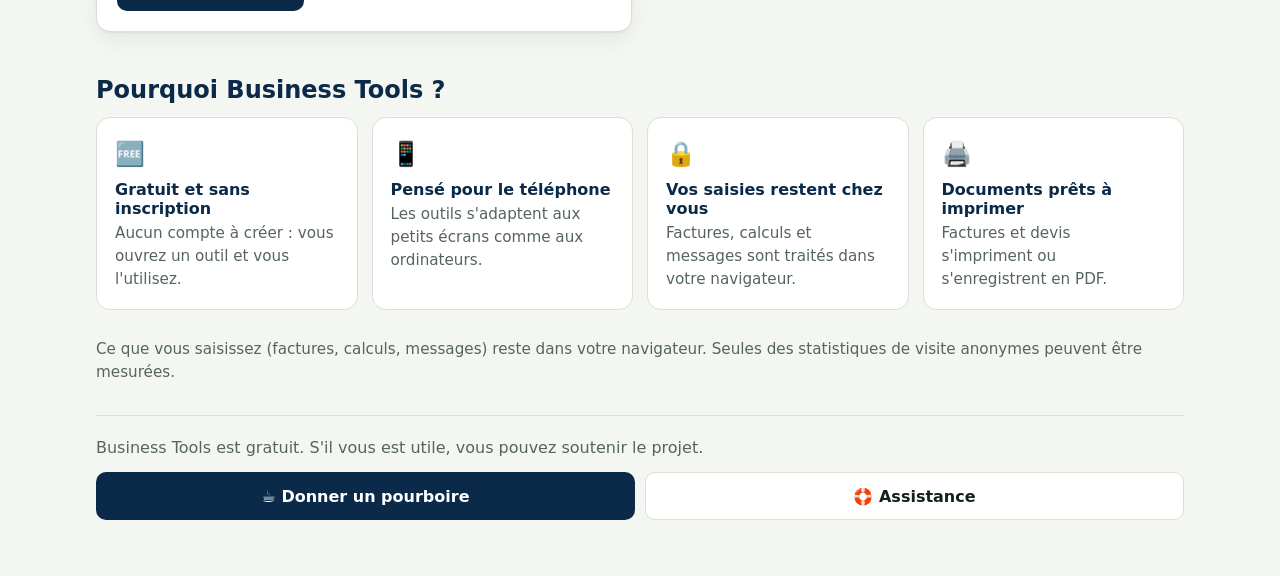
==== commit 2e09c4f1: "Add files via upload" ====
--- a/index.html
+++ b/index.html
@@ -1,6 +1,5 @@
 <!DOCTYPE html>
 <html lang="fr">
-<!-- Google tag (gtag.js) --> <script async src="https://www.googletagmanager.com/gtag/js?id=G-Z2VDGR5N9S"></script> <script> window.dataLayer = window.dataLayer || []; function gtag(){dataLayer.push(arguments);} gtag('js', new Date()); gtag('config', 'G-VR862SER6T'); </script>
 <head>
   <meta charset="utf-8">
   <meta name="viewport" content="width=device-width, initial-scale=1">
@@ -11,8 +10,13 @@
 <body>
 
 <header class="topbar no-print">
-  <button type="button" class="brand" data-go="home">🧰 Business Tools</button>
-  <button type="button" class="btn btn-ghost" id="homeBtn" data-go="home" hidden>← Accueil</button>
+  <button type="button" class="brand" data-go="home"><span class="logo-mark" aria-hidden="true">BT</span>Business Tools</button>
+  <button type="button" class="nav-toggle" id="navToggle" aria-expanded="false" aria-controls="siteNav" aria-label="Ouvrir ou fermer le menu"><span aria-hidden="true">☰</span></button>
+  <nav class="site-nav" id="siteNav" aria-label="Navigation principale">
+    <button type="button" class="btn btn-ghost" id="homeBtn" data-go="home" hidden>← Accueil</button>
+    <button type="button" class="nav-link" data-scroll="tools">Outils</button>
+    <button type="button" class="nav-link" data-scroll="features">Pourquoi Business Tools</button>
+  </nav>
 </header>
 
 <main>
@@ -20,42 +24,72 @@
   <!-- ===================== ACCUEIL ===================== -->
   <section class="view" id="view-home">
     <div class="hero">
-      <h1 tabindex="-1">Business Tools</h1>
-      <p>Une boîte à outils simple et gratuite pour les entrepreneurs</p>
-    </div>
-    <div class="cards">
-      <article class="card tool-card">
-        <span class="icon" aria-hidden="true">🧮</span>
-        <h2>Calculateur de bénéfice</h2>
-        <p>Calcule rapidement le coût réel, le chiffre d'affaires, le bénéfice et la marge.</p>
-        <button type="button" class="btn btn-primary" data-go="calc" aria-label="Utiliser l'outil : Calculateur de bénéfice">Utiliser l'outil</button>
-      </article>
-      <article class="card tool-card">
-        <span class="icon" aria-hidden="true">🧾</span>
-        <h2>Facture &amp; devis</h2>
-        <p>Crée une facture ou un devis professionnel directement depuis ton navigateur.</p>
-        <button type="button" class="btn btn-primary" data-go="invoice" aria-label="Utiliser l'outil : Facture et devis">Utiliser l'outil</button>
-      </article>
-      <article class="card tool-card">
-        <span class="icon" aria-hidden="true">📱</span>
-        <h2>Générateur WhatsApp</h2>
-        <p>Crée rapidement des messages professionnels prêts à envoyer à tes clients.</p>
-        <button type="button" class="btn btn-primary" data-go="whatsapp" aria-label="Utiliser l'outil : Générateur WhatsApp">Utiliser l'outil</button>
-      </article>
-      <article class="card tool-card">
-        <span class="icon" aria-hidden="true">📏</span>
-        <h2>Convertisseur de mesures</h2>
-        <p>Convertissez rapidement les longueurs, poids, volumes, surfaces et températures.</p>
-        <button type="button" class="btn btn-primary" data-go="converter" aria-label="Utiliser l'outil : Convertisseur de mesures">Utiliser l'outil</button>
-      </article>
-      <article class="card tool-card">
-        <span class="icon" aria-hidden="true">🔗</span>
-        <h2>Lien WhatsApp direct</h2>
-        <p>Crée un lien qui ouvre une discussion WhatsApp avec ton numéro et un message prérempli.</p>
-        <button type="button" class="btn btn-primary" data-go="walink" aria-label="Utiliser l'outil : Lien WhatsApp direct">Utiliser l'outil</button>
-      </article>
-    </div>
-    <p class="privacy">Tout se passe dans votre navigateur : aucune donnée n'est envoyée sur internet.</p>
+      <p class="eyebrow">Boîte à outils gratuite pour entrepreneurs</p>
+      <h1 tabindex="-1">Tous vos outils professionnels au même endroit</h1>
+      <p class="hero-sub">Simplifiez votre gestion commerciale, gagnez du temps et développez votre activité grâce à des outils pratiques conçus pour les entrepreneurs.</p>
+      <div class="hero-actions">
+        <button type="button" class="btn btn-primary" data-scroll="tools">Découvrir les outils</button>
+        <button type="button" class="btn btn-ghost" data-scroll="features">Explorer les fonctionnalités</button>
+      </div>
+    </div>
+
+    <section class="scroll-target" id="tools" aria-labelledby="toolsTitle">
+      <h2 class="section-title" id="toolsTitle">Nos outils</h2>
+
+      <h3 class="cat-title">Gestion commerciale</h3>
+      <div class="cards">
+        <article class="card tool-card">
+          <span class="icon" aria-hidden="true">🧮</span>
+          <h4>Calculateur de bénéfice</h4>
+          <p>Calculez vos coûts, vos dépenses et votre bénéfice pour mieux maîtriser la rentabilité de votre activité.</p>
+          <button type="button" class="btn btn-primary" data-go="calc" aria-label="Utiliser l'outil : Calculateur de bénéfice">Utiliser cet outil</button>
+        </article>
+        <article class="card tool-card">
+          <span class="icon" aria-hidden="true">🧾</span>
+          <h4>Facture &amp; devis</h4>
+          <p>Créez des factures et des devis professionnels à imprimer, avec votre logo, vos modalités et vos moyens de paiement.</p>
+          <button type="button" class="btn btn-primary" data-go="invoice" aria-label="Utiliser l'outil : Facture &amp; devis">Utiliser cet outil</button>
+        </article>
+      </div>
+
+      <h3 class="cat-title">Communication client</h3>
+      <div class="cards">
+        <article class="card tool-card">
+          <span class="icon" aria-hidden="true">📱</span>
+          <h4>Générateur WhatsApp</h4>
+          <p>Préparez rapidement des messages professionnels (commande, paiement, livraison, relance…) prêts à envoyer à vos clients.</p>
+          <button type="button" class="btn btn-primary" data-go="whatsapp" aria-label="Utiliser l'outil : Générateur WhatsApp">Utiliser cet outil</button>
+        </article>
+        <article class="card tool-card">
+          <span class="icon" aria-hidden="true">🔗</span>
+          <h4>Lien WhatsApp direct</h4>
+          <p>Créez un lien qui permet à vos clients de vous écrire directement sur WhatsApp, avec un message prérempli.</p>
+          <button type="button" class="btn btn-primary" data-go="walink" aria-label="Utiliser l'outil : Lien WhatsApp direct">Utiliser cet outil</button>
+        </article>
+      </div>
+
+      <h3 class="cat-title">Outils pratiques</h3>
+      <div class="cards">
+        <article class="card tool-card">
+          <span class="icon" aria-hidden="true">📏</span>
+          <h4>Convertisseur de mesures</h4>
+          <p>Convertissez facilement les unités de longueur, de poids, de volume, de surface et de température, ainsi que des dimensions.</p>
+          <button type="button" class="btn btn-primary" data-go="converter" aria-label="Utiliser l'outil : Convertisseur de mesures">Utiliser cet outil</button>
+        </article>
+      </div>
+    </section>
+
+    <section class="features scroll-target" id="features" aria-labelledby="featTitle">
+      <h2 class="section-title" id="featTitle">Pourquoi Business Tools ?</h2>
+      <div class="feature-grid">
+        <div class="feature"><span aria-hidden="true">🆓</span><h3>Gratuit et sans inscription</h3><p>Aucun compte à créer : vous ouvrez un outil et vous l'utilisez.</p></div>
+        <div class="feature"><span aria-hidden="true">📱</span><h3>Pensé pour le téléphone</h3><p>Les outils s'adaptent aux petits écrans comme aux ordinateurs.</p></div>
+        <div class="feature"><span aria-hidden="true">🔒</span><h3>Vos saisies restent chez vous</h3><p>Factures, calculs et messages sont traités dans votre navigateur.</p></div>
+        <div class="feature"><span aria-hidden="true">🖨️</span><h3>Documents prêts à imprimer</h3><p>Factures et devis s'impriment ou s'enregistrent en PDF.</p></div>
+      </div>
+    </section>
+
+    <p class="privacy">Ce que vous saisissez (factures, calculs, messages) reste dans votre navigateur. Seules des statistiques de visite anonymes peuvent être mesurées.</p>
 
     <footer class="site-footer no-print" id="siteFooter" hidden>
       <p>Business Tools est gratuit. S'il vous est utile, vous pouvez soutenir le projet.</p>
--- a/style.css
+++ b/style.css
@@ -197,6 +197,51 @@
 @media (min-width: 640px) { .pm-row { grid-template-columns: 1fr 1fr; } }
 @media print { .pm-item { break-inside: avoid; } }
 
+/* ===== Accueil moderne : en-tête, hero, catégories, fonctionnalités ===== */
+:root { --navy: #0b2a4a; --navy-d: #07203a; --soft: #eef3f8; --accent: #0e6b4f; }
+.btn-primary { background: var(--navy); }
+.btn-primary:hover { background: var(--navy-d); }
+.brand { display: inline-flex; align-items: center; gap: 10px; color: var(--navy); }
+.logo-mark { display: grid; place-items: center; width: 34px; height: 34px; border-radius: 9px; background: var(--navy); color: #fff; font-size: .8rem; font-weight: 800; letter-spacing: .02em; }
+.nav-toggle { min-width: 48px; min-height: 48px; background: none; border: 1px solid var(--line); border-radius: 10px; font-size: 1.3rem; color: var(--navy); cursor: pointer; }
+.site-nav { display: none; position: absolute; top: 100%; left: 0; right: 0; flex-direction: column; gap: 6px; padding: 10px 16px 14px; background: var(--surface); border-bottom: 1px solid var(--line); box-shadow: var(--shadow); }
+.site-nav.open { display: flex; }
+.nav-link { min-height: 48px; padding: 0 14px; background: none; border: 0; border-radius: 10px; font: 600 1rem var(--font); color: var(--ink); text-align: left; cursor: pointer; }
+.nav-link:hover { background: var(--soft); }
+.hero { padding: 32px 20px; margin-bottom: 40px; background: linear-gradient(135deg, #fff 0%, var(--soft) 100%); border: 1px solid var(--line); border-radius: 20px; }
+.eyebrow { display: inline-block; margin: 0 0 14px; padding: 6px 12px; border-radius: 999px; background: var(--brand-l); color: var(--accent); font-size: .85rem; font-weight: 700; }
+.hero h1 { max-width: 20ch; color: var(--navy); font-size: clamp(1.9rem, 6vw, 3rem); letter-spacing: -.02em; }
+.hero .hero-sub { max-width: 60ch; font-size: 1.1rem; color: var(--muted); }
+.hero-actions { display: flex; flex-wrap: wrap; gap: 12px; margin-top: 22px; }
+.hero-actions .btn { flex: 1 1 220px; }
+.scroll-target { scroll-margin-top: 80px; }
+.section-title { margin-bottom: 4px; font-size: 1.5rem; color: var(--navy); }
+.cat-title { margin: 26px 0 12px; padding-left: 10px; border-left: 4px solid var(--accent); font-size: 1.05rem; color: var(--muted); }
+.tool-card h4 { margin: 4px 0 2px; font-size: 1.1rem; color: var(--navy); }
+.tool-card .icon { display: grid; place-items: center; width: 52px; height: 52px; margin-bottom: 8px; border-radius: 14px; background: var(--soft); font-size: 1.6rem; }
+.tool-card { transition: transform .15s, box-shadow .15s, border-color .15s; }
+.tool-card:focus-within { border-color: var(--navy); }
+@media (hover: hover) and (prefers-reduced-motion: no-preference) {
+  .tool-card:hover { transform: translateY(-3px); border-color: #b9c9db; box-shadow: 0 10px 28px rgba(11, 42, 74, .12); }
+}
+.features { margin-top: 44px; }
+.feature-grid { display: grid; gap: 14px; grid-template-columns: 1fr; margin-top: 12px; }
+.feature { padding: 18px; background: var(--surface); border: 1px solid var(--line); border-radius: var(--radius); }
+.feature > span { font-size: 1.5rem; }
+.feature h3 { margin: 8px 0 4px; font-size: 1rem; color: var(--navy); }
+.feature p { margin: 0; color: var(--muted); font-size: .95rem; }
+@media (min-width: 640px) {
+  .hero { padding: 48px 40px; }
+  .hero-actions .btn { flex: 0 1 auto; }
+  .feature-grid { grid-template-columns: 1fr 1fr; }
+}
+@media (min-width: 760px) {
+  .nav-toggle { display: none; }
+  .site-nav { display: flex; position: static; flex-direction: row; align-items: center; gap: 4px; padding: 0; background: none; border: 0; box-shadow: none; }
+  .nav-link { text-align: center; }
+}
+@media (min-width: 960px) { .feature-grid { grid-template-columns: repeat(4, 1fr); } }
+
 /* ===== Tablette ===== */
 @media (min-width: 640px) {
   .grid2 { grid-template-columns: 1fr 1fr; }
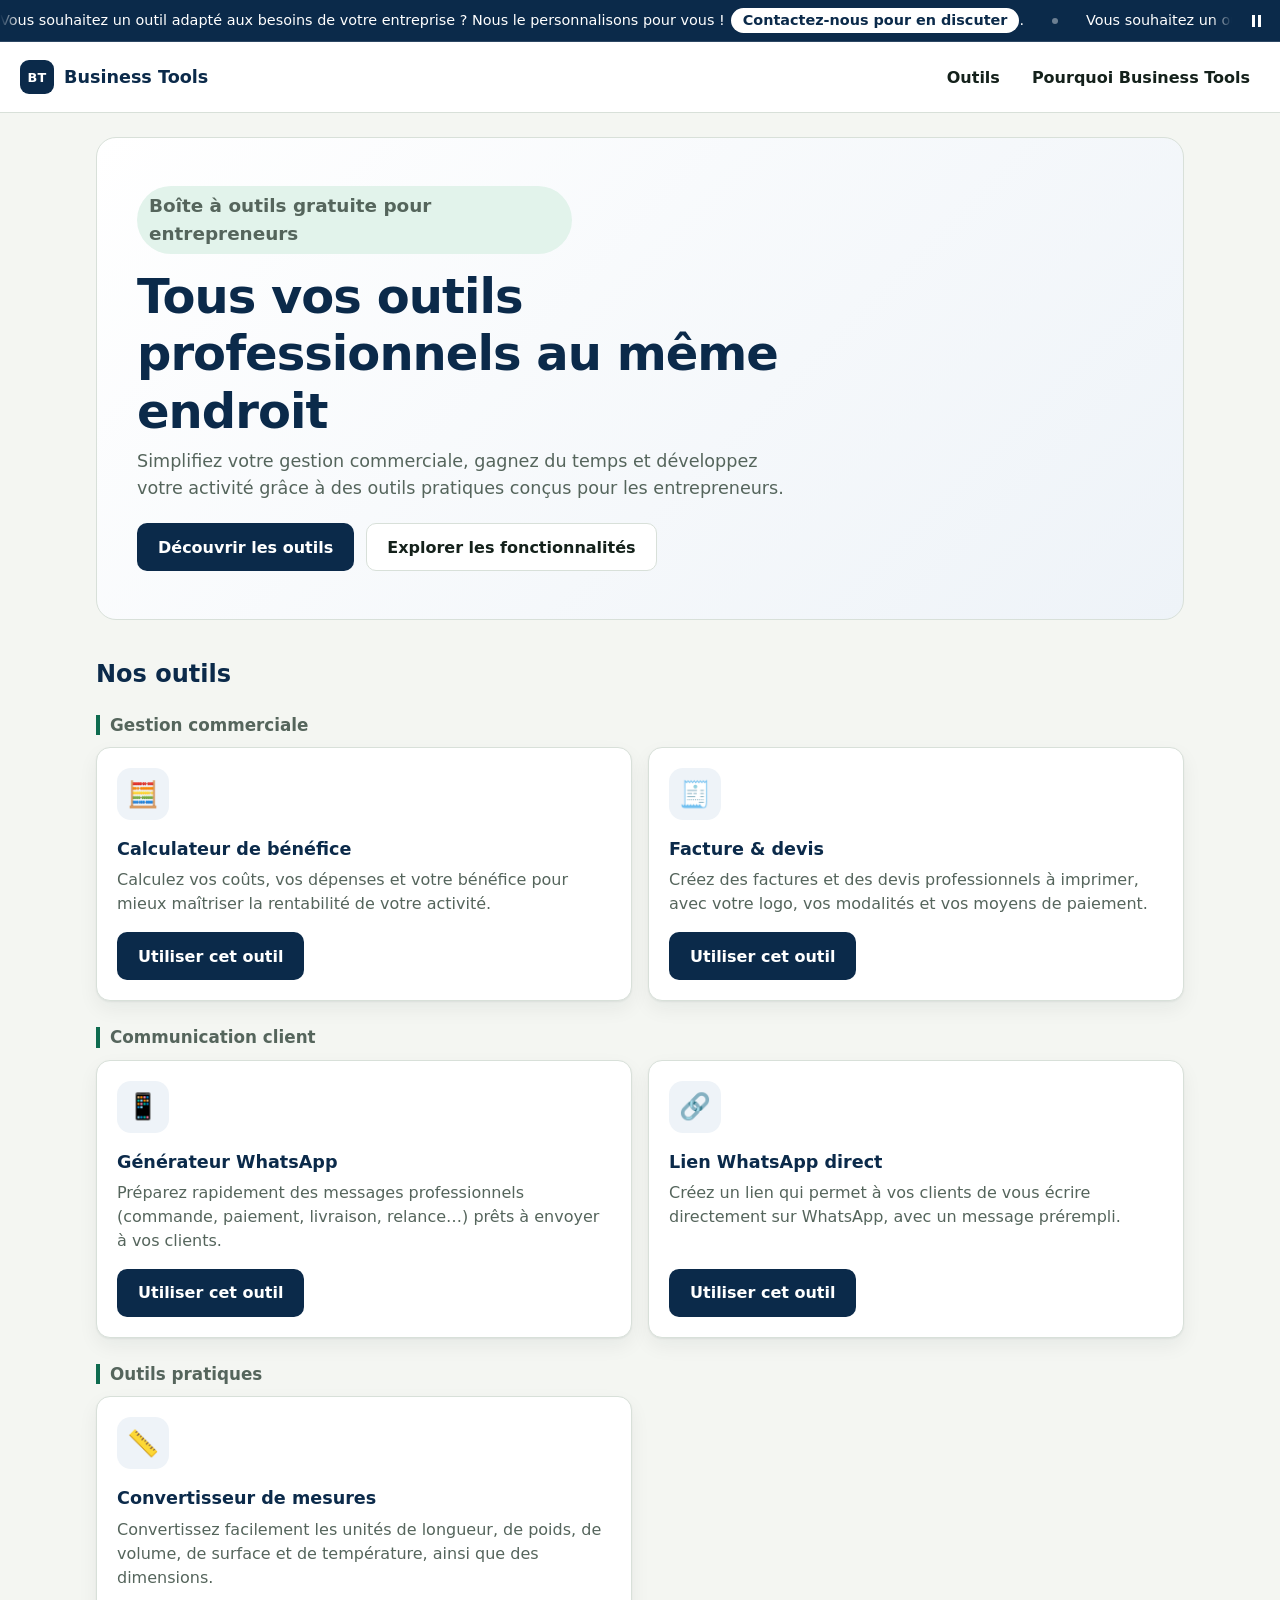
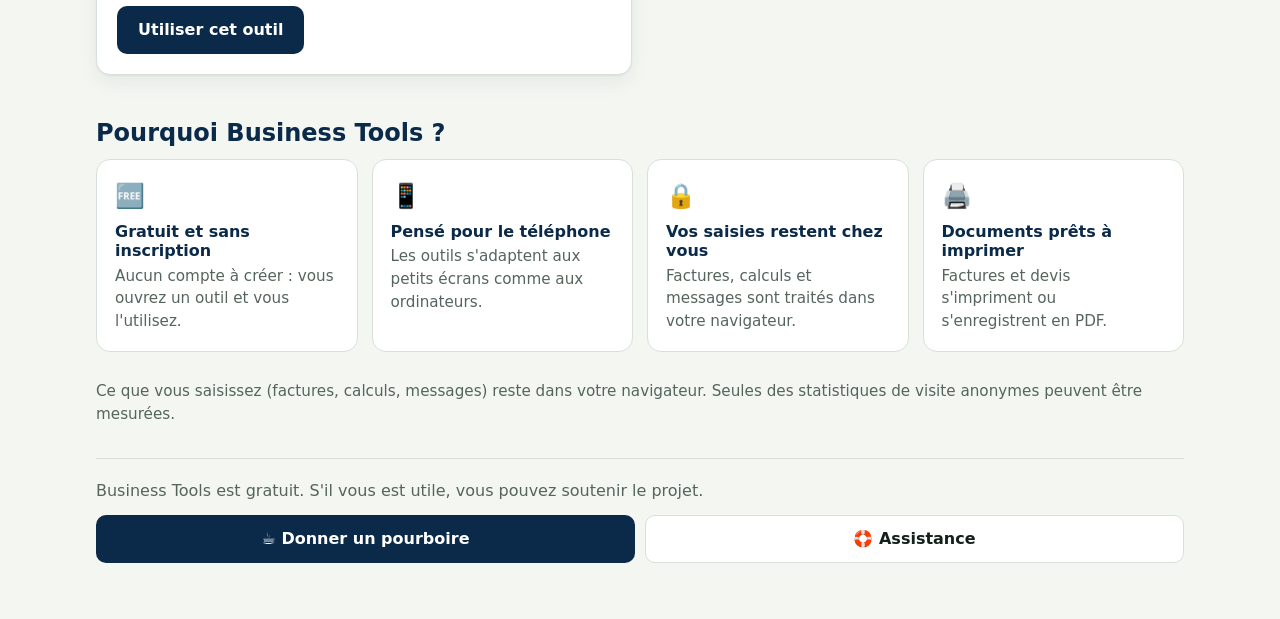
==== commit f2c5d4de: "Add files via upload" ====
--- a/index.html
+++ b/index.html
@@ -5,9 +5,21 @@
   <meta name="viewport" content="width=device-width, initial-scale=1">
   <title>Business Tools – Boîte à outils gratuite pour entrepreneurs</title>
   <meta name="description" content="Calculateur de bénéfice, factures et devis, messages WhatsApp : des outils gratuits qui fonctionnent dans votre navigateur.">
-  <link rel="stylesheet" href="style.css">
+  <link rel="stylesheet" href="style.min.css?v=2">
 </head>
 <body>
+
+<!-- Bande promotionnelle : affichée sur l'accueil seulement (voir route() dans script.js) -->
+<div class="promo-bar no-print" id="promoBar" role="region" aria-label="Annonce : outils personnalisés" hidden>
+  <div class="promo-viewport">
+    <div class="promo-track" id="promoTrack">
+      <div class="promo-group">
+        <span class="promo-item">Vous souhaitez un outil adapté aux besoins de votre entreprise ? Nous le personnalisons pour vous ! <a class="promo-cta" id="promoCta" target="_blank" rel="noopener noreferrer">Contactez-nous pour en discuter</a>.</span>
+      </div>
+    </div>
+  </div>
+  <button type="button" class="promo-pause" id="promoPause" aria-pressed="false" aria-label="Mettre en pause le défilement"></button>
+</div>
 
 <header class="topbar no-print">
   <button type="button" class="brand" data-go="home"><span class="logo-mark" aria-hidden="true">BT</span>Business Tools</button>
@@ -417,6 +429,6 @@
 
 </main>
 
-<script src="script.js"></script>
+<script src="script.min.js?v=2"></script>
 </body>
 </html>
--- a/style.min.css
+++ b/style.min.css
@@ -0,0 +1,2 @@
+/* Business Tools - version minifiée. Code lisible : src/style.css */
+:root{--bg: #f4f6f2;--surface: #fff;--ink: #14211b;--muted: #55655c;--line: #d8e0d9;--brand: #0e6b4f;--brand-d: #0a4f3a;--brand-l: #e2f3eb;--warn: #9c2f0c;--warn-l: #fdeae3;--radius: 14px;--shadow: 0 1px 2px rgba(20, 33, 27, .06), 0 8px 20px rgba(20, 33, 27, .06);--font: system-ui, -apple-system, "Segoe UI", Roboto, "Helvetica Neue", Arial, sans-serif}*,*:before,*:after{box-sizing:border-box}[hidden]{display:none!important}body{margin:0;font:16px/1.5 var(--font);background:var(--bg);color:var(--ink)}h1,h2,h3{line-height:1.2;margin:0 0 .5rem}h1{font-size:clamp(1.6rem,5vw,2.2rem)}h1:focus{outline:none}p{margin:0 0 .75rem}main{max-width:1120px;margin:0 auto;padding:24px 16px 56px}.lead{color:var(--muted)}.topbar{position:sticky;top:0;z-index:10;display:flex;align-items:center;justify-content:space-between;gap:12px;padding:8px 16px;background:var(--surface);border-bottom:1px solid var(--line)}.brand{background:none;border:0;font:700 1.1rem var(--font);color:var(--brand-d);cursor:pointer;padding:10px 4px}.btn{display:inline-flex;align-items:center;justify-content:center;gap:8px;min-height:48px;padding:0 20px;border-radius:10px;border:1px solid transparent;font:600 1rem var(--font);cursor:pointer;transition:background .15s,border-color .15s}.btn-primary{background:var(--brand);color:#fff}.btn-primary:hover{background:var(--brand-d)}.btn-ghost{background:var(--surface);color:var(--ink);border-color:var(--line)}.btn-ghost:hover{border-color:var(--brand)}.btn-danger{background:var(--surface);color:var(--warn);border-color:#efc4b6}.btn-sm{min-height:44px;padding:0 14px;font-size:.9rem}:focus-visible{outline:3px solid #1b9a72;outline-offset:2px}.card{background:var(--surface);border:1px solid var(--line);border-radius:var(--radius);box-shadow:var(--shadow);padding:20px}.hero{padding:24px 0 28px}.hero p{font-size:1.15rem;color:var(--muted);max-width:34ch}.cards{display:grid;gap:16px;grid-template-columns:1fr}.tool-card{display:flex;flex-direction:column;align-items:flex-start;gap:4px}.tool-card p{color:var(--muted);flex:1}.icon{font-size:2rem}.privacy{margin-top:28px;color:var(--muted);font-size:.95rem}fieldset{border:0;padding:0;margin:0 0 20px;min-width:0}legend{font-weight:700;font-size:1.05rem;padding:0;margin-bottom:10px;color:var(--brand-d)}.field{margin-bottom:12px}.field label{display:block;font-weight:600;font-size:.95rem}input[type=text],input[type=number],input[type=tel],input[type=date],input[type=file],textarea,select{display:block;width:100%;margin-top:6px;min-height:48px;padding:10px 12px;font:1rem var(--font);color:var(--ink);background:#fff;border:1px solid #b9c5bc;border-radius:10px}textarea{resize:vertical}input[aria-invalid=true]{border-color:var(--warn)}.grid2{display:grid;gap:0 14px;grid-template-columns:1fr}.err{display:block;color:var(--warn);font-weight:600;font-size:.9rem;margin-top:4px}.err:empty{display:none}.hint{display:block;color:var(--muted);font-size:.85rem;margin-top:4px}.err-box{background:var(--warn-l);color:var(--warn);border-radius:10px;padding:12px 14px;font-weight:600}.actions{display:flex;flex-wrap:wrap;gap:10px;margin-top:8px}.actions .btn{flex:1 1 220px}.status{margin:12px 0 0;font-weight:600;min-height:1.5em}.status.ok{color:var(--brand-d)}.status.bad{color:var(--warn)}.calc-layout{display:grid;gap:20px;margin-top:12px}.empty{color:var(--muted)}.res-product{font-weight:700;font-size:1.1rem}.res-product:empty{display:none}.verdict{padding:14px 16px;border-radius:12px;font-weight:700;margin-bottom:14px}.verdict.pos{background:var(--brand-l);color:var(--brand-d)}.verdict.neg{background:var(--warn-l);color:var(--warn)}.verdict.zero{background:#eef0ee;color:var(--ink)}.stats{display:grid;gap:12px;grid-template-columns:1fr 1fr;margin-bottom:12px}.stat{background:var(--surface);border:1px solid var(--line);border-radius:var(--radius);box-shadow:var(--shadow);padding:14px}.stat-l{display:block;color:var(--muted);font-size:.9rem}.stat strong{display:block;font-size:1.25rem;overflow-wrap:anywhere}.stats-s{grid-template-columns:1fr}.stats-s .stat strong{font-size:1.05rem}.stat.pos strong{color:var(--brand)}.stat.neg strong{color:var(--warn)}.invoice-layout{display:grid;gap:20px;margin-top:12px}.segmented{display:flex;gap:10px}.segmented label{flex:1}.segmented input{position:absolute;opacity:0}.segmented span{display:flex;align-items:center;justify-content:center;min-height:48px;border:1px solid #b9c5bc;border-radius:10px;font-weight:600;cursor:pointer}.segmented input:checked+span{background:var(--brand);border-color:var(--brand);color:#fff}.segmented input:focus-visible+span{outline:3px solid #1b9a72;outline-offset:2px}.line{display:grid;grid-template-columns:1fr 1fr;gap:0 12px;align-items:end;padding:12px;margin-bottom:12px;background:#f7f9f6;border:1px solid var(--line);border-radius:12px}.span2{grid-column:span 2}.l-total{margin:0;align-self:center}.line .l-del{justify-self:end}.paper{background:#fff;color:#111;border:1px solid var(--line);border-radius:6px;box-shadow:var(--shadow);padding:clamp(16px,4vw,40px);font-size:.9rem}.paper span,.paper strong{overflow-wrap:anywhere}.pre{white-space:pre-line}.p-head{display:flex;flex-wrap:wrap;justify-content:space-between;gap:16px;margin-bottom:24px}.p-seller{display:flex;flex-direction:column;gap:2px;max-width:60%;min-width:180px}.p-seller img{max-width:160px;max-height:70px;object-fit:contain;object-position:left;margin-bottom:8px}.p-seller strong{font-size:1.1rem}.p-meta{text-align:right}.p-meta h2{color:var(--brand);font-size:1.7rem;letter-spacing:.02em;margin-bottom:6px}.p-meta p{margin:0}.p-client{display:flex;flex-direction:column;gap:2px;margin-bottom:20px;padding:12px 14px;background:#f4f7f4;border-left:4px solid var(--brand)}.p-client h3{font-size:.85rem;color:var(--muted);font-weight:600}.p-table{width:100%;border-collapse:collapse;margin-bottom:16px}.p-table th{background:var(--brand-l);color:var(--brand-d);text-align:left;padding:8px;font-size:.85rem}.p-table td{padding:8px;border-bottom:1px solid #e3e8e4;vertical-align:top;overflow-wrap:anywhere}.p-table .num{text-align:right;white-space:nowrap}.p-totals{margin:0 0 0 auto;width:min(100%,300px)}.p-totals div{display:flex;justify-content:space-between;gap:12px;padding:5px 0}.p-totals dt,.p-totals dd{margin:0}.p-totals .grand{margin-top:6px;padding:10px 8px;background:var(--brand);color:#fff;font-weight:700;font-size:1.05rem;border-radius:6px}.p-thanks{margin:28px 0 0;text-align:center;color:var(--muted);font-style:italic}.cat-grid{display:grid;gap:10px;grid-template-columns:1fr 1fr;margin-bottom:20px}.cat-btn{min-height:56px;padding:8px 12px;text-align:left;font:600 .95rem var(--font);background:var(--surface);border:1px solid var(--line);border-radius:12px;cursor:pointer}.cat-btn:hover{border-color:var(--brand)}.cat-btn[aria-pressed=true]{background:var(--brand);border-color:var(--brand);color:#fff}.msg-field{margin-top:20px}.conv-card,.link-card{max-width:720px;margin-bottom:16px}.conv-out{margin:0;font-size:clamp(1.6rem,6vw,2.4rem);font-weight:700;color:var(--brand);overflow-wrap:anywhere}.conv-eq{margin:6px 0 0;color:var(--muted);overflow-wrap:anywhere}.conv-eq:empty{display:none}.conv-card .actions .btn{flex:1 1 160px}.design-modern .p-head{background:var(--brand-d);color:#fff;padding:18px 20px;border-radius:10px}.design-modern .p-meta h2{color:#fff}.design-modern .p-seller img{background:#fff;padding:4px;border-radius:6px}.design-modern .p-client{background:var(--brand-l);border-left:0;border-radius:10px}.design-modern .p-table th{background:var(--brand-d);color:#fff}.design-minimal{font-family:Georgia,Times New Roman,serif}.design-minimal .p-meta h2{color:#111;font-weight:400;letter-spacing:.25em}.design-minimal .p-client{background:none;border-left:0;border-top:1px solid #111;border-bottom:1px solid #111;padding:10px 0}.design-minimal .p-table th{background:none;color:#111;border-bottom:2px solid #111}.design-minimal .p-table td{border-bottom:1px solid #ccc}.design-minimal .p-totals .grand{background:none;color:#111;border-top:2px solid #111;border-radius:0;padding:10px 0}.p-pay{margin-top:20px;padding:12px 14px;border:1px solid #dfe5df;border-radius:8px}.design-minimal .p-pay{border-color:#111;border-radius:0}.p-pay h3{font-size:.95rem;margin-bottom:6px}.p-pay p{margin:0 0 6px}.p-pay ul{margin:0 0 8px;padding-left:18px}.p-rest{font-weight:700}.pay-part{display:grid;gap:0 12px;padding:12px;margin-bottom:12px;background:#f7f9f6;border:1px solid var(--line);border-radius:12px}.pay-title{display:block;margin-bottom:8px}.pay-check{display:flex;align-items:center;gap:10px;min-height:48px;font-weight:600}.pay-check input{width:22px;height:22px;margin:0}@media(min-width:640px){.pay-part{grid-template-columns:1fr 1fr}.pay-title,.pay-check{grid-column:1 / -1}}@media print{.p-pay{break-inside:avoid}}input[type=color]{display:block;width:72px;height:48px;margin-top:6px;padding:4px;background:#fff;border:1px solid #b9c5bc;border-radius:10px;cursor:pointer}.swatches{display:flex;flex-wrap:wrap;gap:10px;margin-top:10px}.swatch{width:44px;height:44px;border-radius:50%;border:3px solid #fff;box-shadow:0 0 0 1px #b9c5bc;cursor:pointer}.pm-row{display:grid;gap:0 12px;padding:12px;margin-bottom:12px;background:#f7f9f6;border:1px solid var(--line);border-radius:12px}.pm-wide{grid-column:1 / -1}.p-methods{margin-top:20px}.p-methods h3{font-size:.95rem;margin-bottom:8px}.pm-list{display:grid;gap:10px;grid-template-columns:repeat(auto-fit,minmax(200px,1fr))}.pm-item{display:flex;align-items:center;justify-content:space-between;gap:12px;padding:10px 12px;border:1px solid #dfe5df;border-radius:8px}.design-minimal .pm-item{border-color:#111;border-radius:0}.pm-info{display:flex;flex-direction:column;gap:2px;min-width:0}.pm-item img{width:88px;height:88px;object-fit:contain;flex:none}.site-footer{margin-top:32px;padding-top:20px;border-top:1px solid var(--line);color:var(--muted)}.footer-actions{display:flex;flex-wrap:wrap;gap:10px}.footer-actions .btn{flex:1 1 220px;text-decoration:none}@media(min-width:640px){.pm-row{grid-template-columns:1fr 1fr}}@media print{.pm-item{break-inside:avoid}}:root{--navy: #0b2a4a;--navy-d: #07203a;--soft: #eef3f8;--accent: #0e6b4f}.btn-primary{background:var(--navy)}.btn-primary:hover{background:var(--navy-d)}.brand{display:inline-flex;align-items:center;gap:10px;color:var(--navy)}.logo-mark{display:grid;place-items:center;width:34px;height:34px;border-radius:9px;background:var(--navy);color:#fff;font-size:.8rem;font-weight:800;letter-spacing:.02em}.nav-toggle{min-width:48px;min-height:48px;background:none;border:1px solid var(--line);border-radius:10px;font-size:1.3rem;color:var(--navy);cursor:pointer}.site-nav{display:none;position:absolute;top:100%;left:0;right:0;flex-direction:column;gap:6px;padding:10px 16px 14px;background:var(--surface);border-bottom:1px solid var(--line);box-shadow:var(--shadow)}.site-nav.open{display:flex}.nav-link{min-height:48px;padding:0 14px;background:none;border:0;border-radius:10px;font:600 1rem var(--font);color:var(--ink);text-align:left;cursor:pointer}.nav-link:hover{background:var(--soft)}.hero{padding:32px 20px;margin-bottom:40px;background:linear-gradient(135deg,#fff 0%,var(--soft) 100%);border:1px solid var(--line);border-radius:20px}.eyebrow{display:inline-block;margin:0 0 14px;padding:6px 12px;border-radius:999px;background:var(--brand-l);color:var(--accent);font-size:.85rem;font-weight:700}.hero h1{max-width:20ch;color:var(--navy);font-size:clamp(1.9rem,6vw,3rem);letter-spacing:-.02em}.hero .hero-sub{max-width:60ch;font-size:1.1rem;color:var(--muted)}.hero-actions{display:flex;flex-wrap:wrap;gap:12px;margin-top:22px}.hero-actions .btn{flex:1 1 220px}.scroll-target{scroll-margin-top:80px}.section-title{margin-bottom:4px;font-size:1.5rem;color:var(--navy)}.cat-title{margin:26px 0 12px;padding-left:10px;border-left:4px solid var(--accent);font-size:1.05rem;color:var(--muted)}.tool-card h4{margin:4px 0 2px;font-size:1.1rem;color:var(--navy)}.tool-card .icon{display:grid;place-items:center;width:52px;height:52px;margin-bottom:8px;border-radius:14px;background:var(--soft);font-size:1.6rem}.tool-card{transition:transform .15s,box-shadow .15s,border-color .15s}.tool-card:focus-within{border-color:var(--navy)}@media(hover:hover)and (prefers-reduced-motion:no-preference){.tool-card:hover{transform:translateY(-3px);border-color:#b9c9db;box-shadow:0 10px 28px #0b2a4a1f}}.features{margin-top:44px}.feature-grid{display:grid;gap:14px;grid-template-columns:1fr;margin-top:12px}.feature{padding:18px;background:var(--surface);border:1px solid var(--line);border-radius:var(--radius)}.feature>span{font-size:1.5rem}.feature h3{margin:8px 0 4px;font-size:1rem;color:var(--navy)}.feature p{margin:0;color:var(--muted);font-size:.95rem}@media(min-width:640px){.hero{padding:48px 40px}.hero-actions .btn{flex:0 1 auto}.feature-grid{grid-template-columns:1fr 1fr}}@media(min-width:760px){.nav-toggle{display:none}.site-nav{display:flex;position:static;flex-direction:row;align-items:center;gap:4px;padding:0;background:none;border:0;box-shadow:none}.nav-link{text-align:center}}@media(min-width:960px){.feature-grid{grid-template-columns:repeat(4,1fr)}}.promo-bar{display:flex;align-items:center;background:var(--navy);color:#fff;font-size:.9rem;line-height:1.2;border-bottom:1px solid rgba(255,255,255,.14)}.promo-viewport{flex:1;min-width:0;overflow:hidden;-webkit-mask-image:linear-gradient(90deg,transparent,#000 20px,#000 calc(100% - 20px),transparent);mask-image:linear-gradient(90deg,transparent,#000 20px,#000 calc(100% - 20px),transparent)}.promo-track{display:flex;width:max-content;animation:promo-scroll var(--promo-duration, 60s) linear infinite;will-change:transform}.promo-group{display:flex;flex:none;align-items:center}.promo-item{display:inline-flex;align-items:center;flex:none;padding:8px 0;white-space:nowrap}.promo-item:after{content:"";flex:none;width:6px;height:6px;margin:0 28px;border-radius:50%;background:#fff6}.promo-cta{display:inline-block;margin-left:6px;padding:4px 12px;border-radius:999px;background:#fff;color:var(--navy);font-weight:700;text-decoration:none}.promo-cta:hover{background:var(--brand-l)}.promo-cta:focus-visible{outline:3px solid #7fd8b8;outline-offset:2px}.promo-pause{flex:none;display:grid;place-items:center;width:40px;height:40px;margin:0 4px;padding:0;background:none;border:0;border-radius:8px;color:#fff;cursor:pointer}.promo-pause:hover{background:#ffffff1f}.promo-pause:focus-visible{outline:3px solid #7fd8b8;outline-offset:-3px}.promo-pause:before{content:"";width:9px;height:12px;border-left:3px solid currentColor;border-right:3px solid currentColor}.promo-pause[aria-pressed=true]:before{width:0;height:0;border:0;border-top:6px solid transparent;border-bottom:6px solid transparent;border-left:10px solid currentColor}.promo-bar.is-paused .promo-track,.promo-bar.is-focus .promo-track{animation-play-state:paused}@media(hover:hover){.promo-bar:hover .promo-track{animation-play-state:paused}}@keyframes promo-scroll{0%{transform:translate(0)}to{transform:translate(-50%)}}@media(prefers-reduced-motion:reduce){.promo-track{width:100%;animation:none}.promo-group{flex:1 1 100%;justify-content:center}.promo-group:nth-child(n+2),.promo-item:nth-child(n+2),.promo-pause,.promo-item:after{display:none}.promo-item{display:block;flex:1 1 100%;padding:8px 12px;white-space:normal;text-align:center;line-height:1.4}.promo-cta{margin-left:2px}.promo-viewport{-webkit-mask-image:none;mask-image:none}}@media(min-width:640px){.grid2,.cards{grid-template-columns:1fr 1fr}.cat-grid,.stats-s{grid-template-columns:repeat(3,1fr)}.line{grid-template-columns:2fr 1fr 1fr}.span2{grid-column:auto}.l-total{grid-column:1 / 3}}@media(min-width:960px){.calc-layout{grid-template-columns:1fr 1fr;align-items:start}.invoice-layout{grid-template-columns:minmax(0,1fr) minmax(0,1.1fr);align-items:start}.preview-wrap{position:sticky;top:76px}}@media(prefers-reduced-motion:reduce){*{transition:none!important}}@page{size:A4;margin:14mm}@media print{*{-webkit-print-color-adjust:exact;print-color-adjust:exact}body{background:#fff;font-size:11pt}.no-print,.topbar,.hint{display:none!important}main{max-width:none;padding:0}.card,.stat,.paper{box-shadow:none}.invoice-layout,.calc-layout{display:block}.preview-wrap{position:static}.paper{border:0;padding:0;font-size:10.5pt}.p-table tr,.p-totals,.stat,.verdict{break-inside:avoid}.stats{grid-template-columns:1fr 1fr}.calc-layout .card{border:0;padding:0;margin-bottom:12px}input{border-color:#999}}
